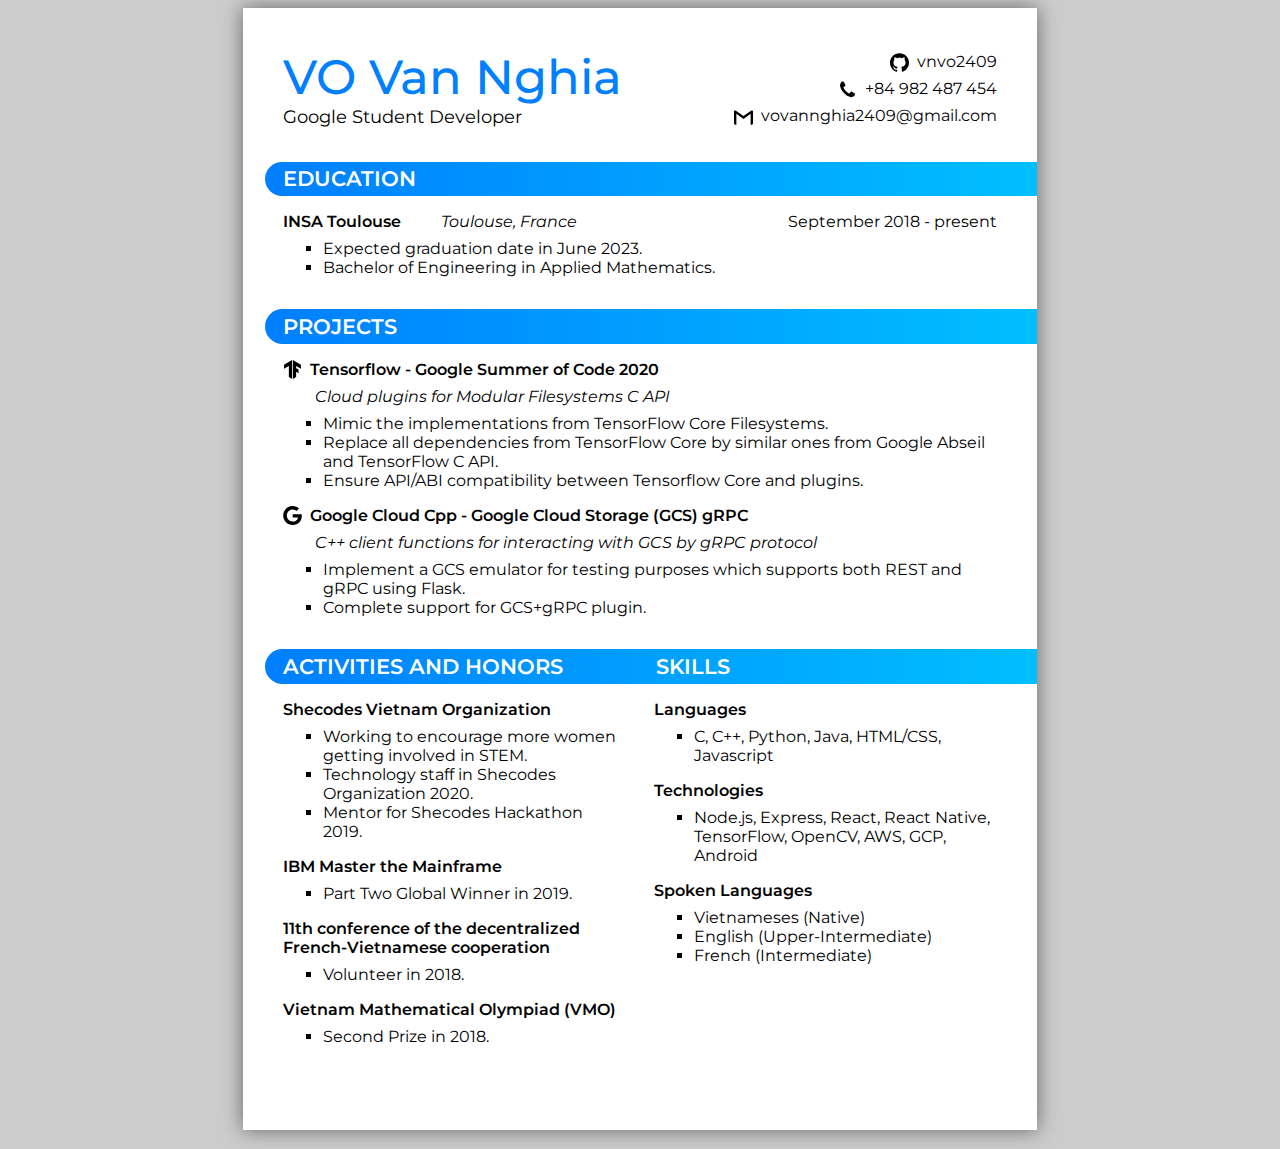
==== cv/index.html @ efc977de "Add graphic" ====
<!DOCTYPE html>
<html lang="en">

<head>
  <meta charset="UTF-8">
  <meta name="viewport" content="width=device-width, initial-scale=1.0">
  <title>Document</title>
  <link rel="stylesheet" type="text/css" href="index.css">
</head>

<body>
  <page size="A4">
    <header>
      </div>
      <div id="summary-box">
        <div id="summary-name">VO Van Nghia</div>
        <div id="summary-description">Google Student Developer</div>
      </div>
      <div id="contact-box" class="text-right">
        <a href="https://github.com/vnvo2409" class="contact-link">
          <img src="../res/github_icon.svg" class="icon">
          &nbsp;vnvo2409
        </a>
        <a href="tel:+84982487454" class="contact-link">
          <img src="../res/phone_icon.svg" class="icon">
          &nbsp;+84 982 487 454
        </a>
        <a href="mailto:vovannghia2409@gmail.com" class="contact-link">
          <img src="../res/gmail_icon.svg" class="icon">
          &nbsp;vovannghia2409@gmail.com
        </a>
      </div>
    </header>
    <main>
      <article class="article-box">
        <div class="article-title-box">
          <div class="article-title">Education</div>
        </div>
        <ul class="article-list">
          <li class="article-list-item">
            <div class="education-title">
              <div class="school-name">INSA Toulouse</div>
              <div class="school-region">Toulouse, France</div>
              <time class="school-begin" datetime="2018-09-01">September 2018</time>
              &nbsp;
              <span>-</span>
              &nbsp;
              <time class="school-end" datetime="present">present</time>
            </div>
            <ul class="descriptions">
              <li>Expected graduation date in <time datetime="2023-06-01">June 2023</time>.</li>
              <li>Bachelor of Engineering in Applied Mathematics.</li>
            </ul>
          </li>
        </ul>
      </article>
      <article class="article-box">
        <div class="article-title-box">
          <div class="article-title">Projects</div>
        </div>
        <ul class="article-list">
          <li class="article-list-item">
            <div class="project-title">
              <img src="../res/tensorflow_icon.svg" class="icon">
              &nbsp;
              Tensorflow - Google Summer of Code 2020
            </div>
            <div class="project-summary">
              Cloud plugins for Modular Filesystems C API
            </div>
            <!-- <a href="https://summerofcode.withgoogle.com/projects/#5496552598011904"></a> -->
            <ul class="descriptions">
              <li>Mimic the implementations from TensorFlow Core Filesystems.</li>
              <li>Replace all dependencies from TensorFlow Core by similar ones from Google Abseil and TensorFlow C API.
              </li>
              <li>Ensure API/ABI compatibility between Tensorflow Core and plugins.</li>
            </ul>
          </li>
          <li class="article-list-item">
            <div class="project-title">
              <img src="../res/google_icon.svg" class="icon">
              &nbsp;
              Google Cloud Cpp - Google Cloud Storage (GCS) gRPC
            </div>
            <div class="project-summary">
              C++ client functions for interacting with GCS by gRPC protocol
            </div>
            <!-- <a href="https://github.com/googleapis/google-cloud-cpp/issues/4751"></a> -->
            <ul class="descriptions">
              <li>Implement a GCS emulator for testing purposes which supports both REST and gRPC using Flask.</li>
              <li>Complete support for GCS+gRPC plugin.</li>
            </ul>
          </li>
        </ul>
      </article>
      <div class="article-title-box article-container">
        <div class="article-title article-activities-skills">Activities and Honors</div>
        <div class="article-title article-activities-skills">Skills</div>
      </div>
      <div class="article-container">
        <article class="article-box article-activities-skills">
          <ul class="article-list">
            <li class="article-list-item">
              <div class="skill-title">Shecodes Vietnam Organization</div>
              <ul class="descriptions">
                <li>Working to encourage more women getting involved in STEM.</li>
                <li>Technology staff in Shecodes Organization 2020.</li>
                <li>Mentor for Shecodes Hackathon 2019.</li>
              </ul>
            </li>
            <li class="article-list-item">
              <div class="skill-title">IBM Master the Mainframe</div>
              <ul class="descriptions">
                <li>Part Two Global Winner in 2019.</li>
              </ul>
            </li>
            <li class="article-list-item">
              <div class="skill-title">11th conference of the decentralized French-Vietnamese cooperation</div>
              <ul class="descriptions">
                <li>Volunteer in 2018.</li>
              </ul>
            </li>
            <li class="article-list-item">
              <div class="skill-title">Vietnam Mathematical Olympiad (VMO)</div>
              <ul class="descriptions">
                <li>Second Prize in 2018.</li>
              </ul>
            </li>
          </ul>
        </article>
        <article class="article-box article-activities-skills">
          <ul class="article-list">
            <li class="article-list-item">
              <div class="skill-title">Languages</div>
              <ul class="descriptions">
                <li>C, C++, Python, Java, HTML/CSS, Javascript</li>
              </ul>
            </li>
            <li class="article-list-item">
              <div class="skill-title">Technologies</div>
              <ul class="descriptions">
                <li>Node.js, Express, React, React Native, TensorFlow, OpenCV, AWS, GCP, Android</li>
              </ul>
            </li>
            <li class="article-list-item">
              <div class="skill-title">Spoken Languages</div>
              <ul class="descriptions">
                <li>Vietnameses (Native)</li>
                <li>English (Upper-Intermediate)</li>
                <li>French (Intermediate)</li>
              </ul>
            </li>
          </ul>
        </article>
      </div>
    </main>
  </page>
</body>

</html>
---- cv/index.css ----
@import url('https://fonts.googleapis.com/css2?family=Montserrat:ital,wght@0,400;0,500;0,600;0,700;1,400&display=swap');

/* ===GLOBAL=== */
:root {
  --classic-blue: rgba(0, 127, 255, 1);
  --margin-article: 1rem;
  --blue-gradient: linear-gradient(90deg, rgba(0, 127, 255, 1) 0%, rgba(0, 191, 255, 1) 100%);
}

body {
  background: rgb(204, 204, 204);
  margin: 0.5rem !important;
  font-family: 'Montserrat', sans-serif !important;
}

a {
  color: inherit;
  text-decoration: none;
}

page {
  background: white;
  display: flex;
  flex-direction: column;
  margin: 0 auto;
  margin-bottom: 0.5cm;
  box-shadow: 0 0 0.5cm rgba(0, 0, 0, 0.5);
}

page[size="A4"] {
  width: 210mm !important;
  height: 296.9mm !important;
}

@media print {

  body,
  page {
    margin: 0 !important;
    box-shadow: 0 !important;
  }
}

.icon {
  height: 1.2rem;
  vertical-align: middle;
  font-weight: 400;
}

/* ===HEADER=== */

header {
  margin-top: 2.5rem;
  display: flex;
  justify-content: center;
  padding: 0 5%;
  padding-bottom: 1rem;
}

/* ===HEADER SUMMARY=== */

#summary-box {
  width: 60%;
}

#summary-name {
  font-weight: 500;
  font-size: 3rem;
  color: var(--classic-blue);
}

#summary-description {
  font-size: 1.1rem;
}

/* ===HEADER CONTACT=== */

#contact-box {
  display: flex;
  flex-direction: column;
  width: 40%;
}

.contact-link {
  font-weight: 400 !important;
  line-height: 1.7;
  display: inline;
  vertical-align: middle;
  text-align: right;
}

/* ===MAIN=== */

main {
  margin-top: 1rem;
  display: flex;
  padding: 0 5%;
  flex-direction: column;
}

.article-box {
  margin-bottom: var(--margin-article);
}

.article-title-box {
  background: var(--blue-gradient);
  margin-right: calc(-210mm * 0.05);
  border-top-left-radius: 100000px;
  border-bottom-left-radius: 100000px;
  margin-left: -2.5%;
  padding: .3rem;
  padding-right: 5%;
  padding-left: 2.5%;
}

.article-title {
  color: white;
  font-size: 1.3rem;
  font-weight: 600;
  text-transform: uppercase;
}

.article-list {
  list-style: none;
  padding: 0;
}

.article-list-item:not(:last-child) {
  margin-bottom: 1rem;
}

.descriptions {
  margin-top: .5rem;
  list-style: square;
}

/* ===MAIN EDUCATION=== */

.education-title {
  display: flex;
}

.school-name {
  font-weight: 600;
  margin-right: 2.5rem;
}

.school-region {
  font-style: italic;
}

.school-begin {
  margin-left: auto;
}

/* ===MAIN PROJECT=== */

.project-title {
  vertical-align: middle;
  display: flex;
  font-weight: 600;
  margin-bottom: .5rem;
}

.project-summary {
  font-style: italic;
  margin-left: 2rem;
}

/* ===MAIN ACTIVITY & HONOR | SKILL=== */

.article-container {
  display: flex;
  justify-content: space-between;
}

.article-activities-skills {
  width: 48%;
}

/* ===MAIN HONOR=== */



/* ===MAIN SKILL=== */

.skill-title {
  vertical-align: middle;
  font-weight: 600;
  margin-bottom: .5rem;
}

.experience-list {
  list-style: none;
  padding: 0;
}

.experience-name {
  display: flex;
  margin-bottom: .5rem;
}

.experience-title {
  margin: 0;
  margin-top: .5rem;
}

.experience-time {
  margin-left: auto;
  order: 2;
}

h5 {
  margin-top: 0;
}
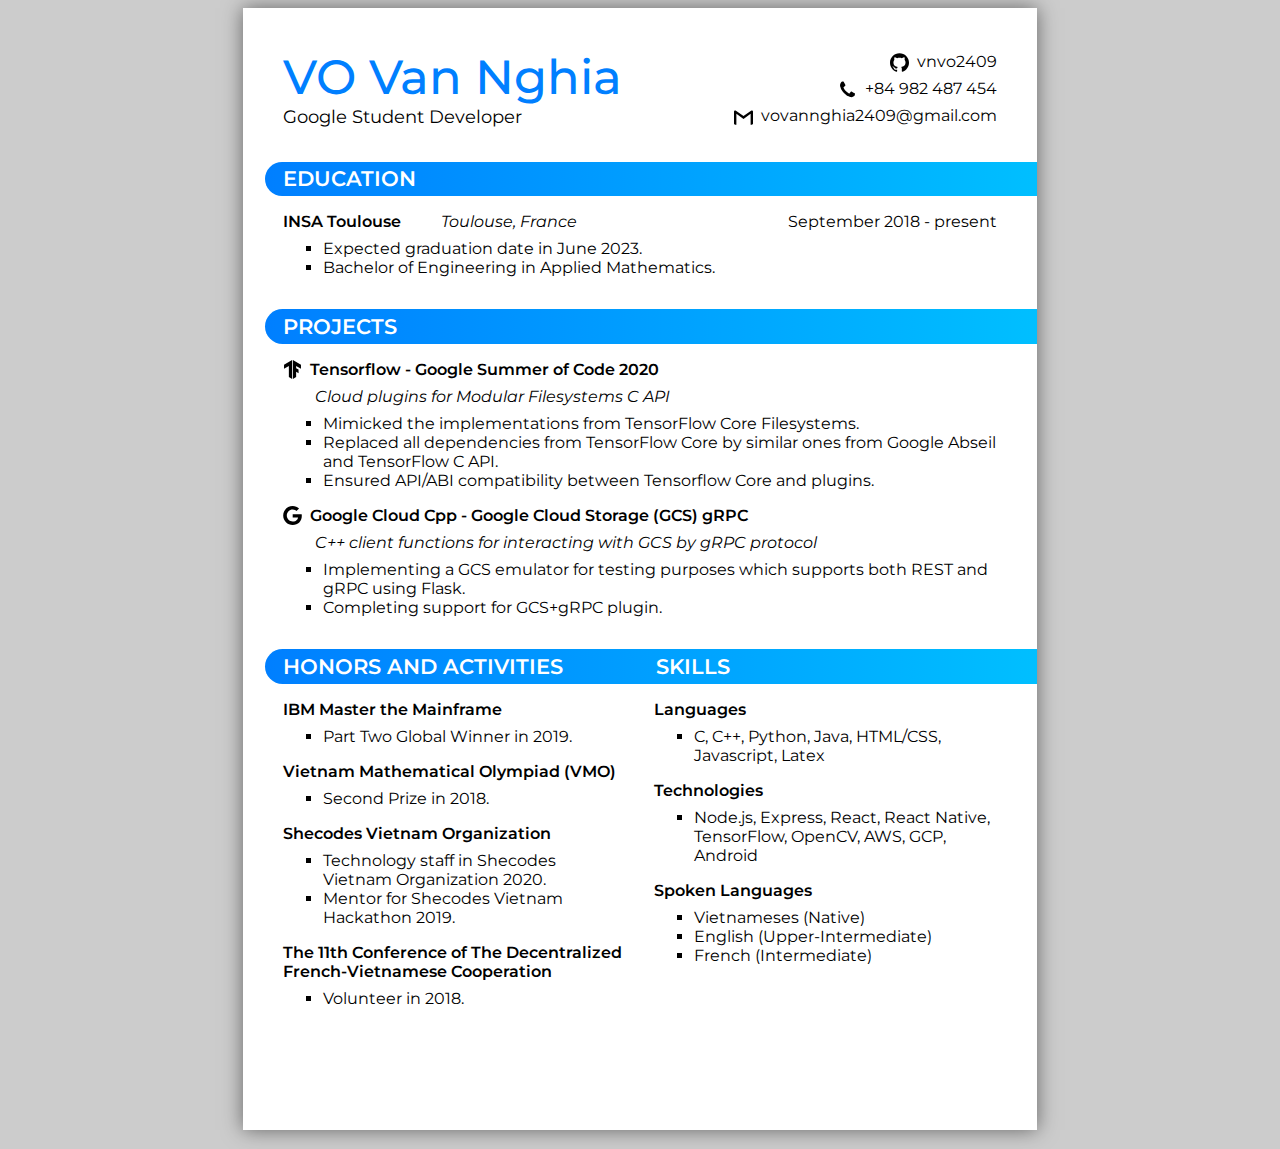
==== commit 6ed7202c: "Fix typo" ====
--- a/cv/index.html
+++ b/cv/index.html
@@ -70,10 +70,11 @@
             </div>
             <!-- <a href="https://summerofcode.withgoogle.com/projects/#5496552598011904"></a> -->
             <ul class="descriptions">
-              <li>Mimic the implementations from TensorFlow Core Filesystems.</li>
-              <li>Replace all dependencies from TensorFlow Core by similar ones from Google Abseil and TensorFlow C API.
+              <li>Mimicked the implementations from TensorFlow Core Filesystems.</li>
+              <li>Replaced all dependencies from TensorFlow Core by similar ones from Google Abseil and TensorFlow C
+                API.
               </li>
-              <li>Ensure API/ABI compatibility between Tensorflow Core and plugins.</li>
+              <li>Ensured API/ABI compatibility between Tensorflow Core and plugins.</li>
             </ul>
           </li>
           <li class="article-list-item">
@@ -87,27 +88,19 @@
             </div>
             <!-- <a href="https://github.com/googleapis/google-cloud-cpp/issues/4751"></a> -->
             <ul class="descriptions">
-              <li>Implement a GCS emulator for testing purposes which supports both REST and gRPC using Flask.</li>
-              <li>Complete support for GCS+gRPC plugin.</li>
+              <li>Implementing a GCS emulator for testing purposes which supports both REST and gRPC using Flask.</li>
+              <li>Completing support for GCS+gRPC plugin.</li>
             </ul>
           </li>
         </ul>
       </article>
       <div class="article-title-box article-container">
-        <div class="article-title article-activities-skills">Activities and Honors</div>
+        <div class="article-title article-activities-skills">Honors and Activities</div>
         <div class="article-title article-activities-skills">Skills</div>
       </div>
       <div class="article-container">
         <article class="article-box article-activities-skills">
           <ul class="article-list">
-            <li class="article-list-item">
-              <div class="skill-title">Shecodes Vietnam Organization</div>
-              <ul class="descriptions">
-                <li>Working to encourage more women getting involved in STEM.</li>
-                <li>Technology staff in Shecodes Organization 2020.</li>
-                <li>Mentor for Shecodes Hackathon 2019.</li>
-              </ul>
-            </li>
             <li class="article-list-item">
               <div class="skill-title">IBM Master the Mainframe</div>
               <ul class="descriptions">
@@ -115,15 +108,22 @@
               </ul>
             </li>
             <li class="article-list-item">
-              <div class="skill-title">11th conference of the decentralized French-Vietnamese cooperation</div>
+              <div class="skill-title">Vietnam Mathematical Olympiad (VMO)</div>
               <ul class="descriptions">
-                <li>Volunteer in 2018.</li>
+                <li>Second Prize in 2018.</li>
               </ul>
             </li>
             <li class="article-list-item">
-              <div class="skill-title">Vietnam Mathematical Olympiad (VMO)</div>
+              <div class="skill-title">Shecodes Vietnam Organization</div>
               <ul class="descriptions">
-                <li>Second Prize in 2018.</li>
+                <li>Technology staff in Shecodes Vietnam Organization 2020.</li>
+                <li>Mentor for Shecodes Vietnam Hackathon 2019.</li>
+              </ul>
+            </li>
+            <li class="article-list-item">
+              <div class="skill-title">The 11th Conference of The Decentralized French-Vietnamese Cooperation</div>
+              <ul class="descriptions">
+                <li>Volunteer in 2018.</li>
               </ul>
             </li>
           </ul>
@@ -133,7 +133,7 @@
             <li class="article-list-item">
               <div class="skill-title">Languages</div>
               <ul class="descriptions">
-                <li>C, C++, Python, Java, HTML/CSS, Javascript</li>
+                <li>C, C++, Python, Java, HTML/CSS, Javascript, Latex</li>
               </ul>
             </li>
             <li class="article-list-item">
--- a/cv/index.css
+++ b/cv/index.css
@@ -188,28 +188,4 @@
   vertical-align: middle;
   font-weight: 600;
   margin-bottom: .5rem;
-}
-
-.experience-list {
-  list-style: none;
-  padding: 0;
-}
-
-.experience-name {
-  display: flex;
-  margin-bottom: .5rem;
-}
-
-.experience-title {
-  margin: 0;
-  margin-top: .5rem;
-}
-
-.experience-time {
-  margin-left: auto;
-  order: 2;
-}
-
-h5 {
-  margin-top: 0;
 }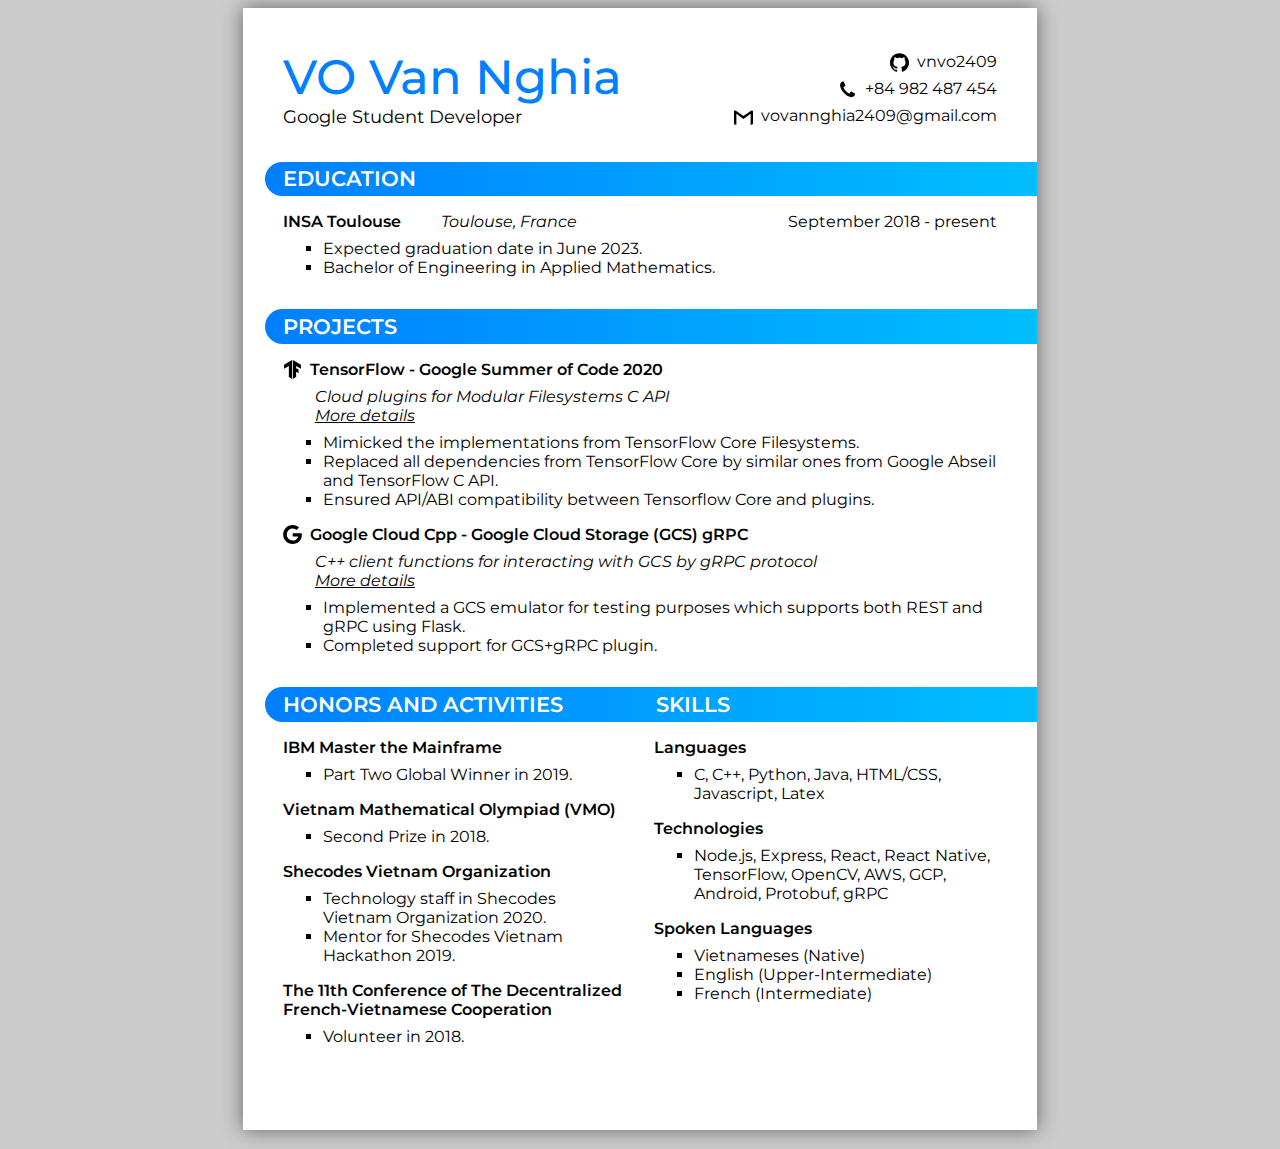
==== commit dcba813b: "Update 15/10/2020" ====
--- a/cv/index.html
+++ b/cv/index.html
@@ -63,12 +63,13 @@
             <div class="project-title">
               <img src="../res/tensorflow_icon.svg" class="icon">
               &nbsp;
-              Tensorflow - Google Summer of Code 2020
+              TensorFlow - Google Summer of Code 2020
             </div>
             <div class="project-summary">
-              Cloud plugins for Modular Filesystems C API
+              Cloud plugins for Modular Filesystems C API<br>
+              <a href="https://summerofcode.withgoogle.com/projects/5496552598011904"
+                style="text-decoration: underline;">More details</a>
             </div>
-            <!-- <a href="https://summerofcode.withgoogle.com/projects/#5496552598011904"></a> -->
             <ul class="descriptions">
               <li>Mimicked the implementations from TensorFlow Core Filesystems.</li>
               <li>Replaced all dependencies from TensorFlow Core by similar ones from Google Abseil and TensorFlow C
@@ -84,12 +85,13 @@
               Google Cloud Cpp - Google Cloud Storage (GCS) gRPC
             </div>
             <div class="project-summary">
-              C++ client functions for interacting with GCS by gRPC protocol
+              C++ client functions for interacting with GCS by gRPC protocol<br>
+              <a href="https://github.com/googleapis/google-cloud-cpp/issues/4751"
+                style="text-decoration: underline;">More details</a>
             </div>
-            <!-- <a href="https://github.com/googleapis/google-cloud-cpp/issues/4751"></a> -->
             <ul class="descriptions">
-              <li>Implementing a GCS emulator for testing purposes which supports both REST and gRPC using Flask.</li>
-              <li>Completing support for GCS+gRPC plugin.</li>
+              <li>Implemented a GCS emulator for testing purposes which supports both REST and gRPC using Flask.</li>
+              <li>Completed support for GCS+gRPC plugin.</li>
             </ul>
           </li>
         </ul>
@@ -139,7 +141,7 @@
             <li class="article-list-item">
               <div class="skill-title">Technologies</div>
               <ul class="descriptions">
-                <li>Node.js, Express, React, React Native, TensorFlow, OpenCV, AWS, GCP, Android</li>
+                <li>Node.js, Express, React, React Native, TensorFlow, OpenCV, AWS, GCP, Android, Protobuf, gRPC</li>
               </ul>
             </li>
             <li class="article-list-item">
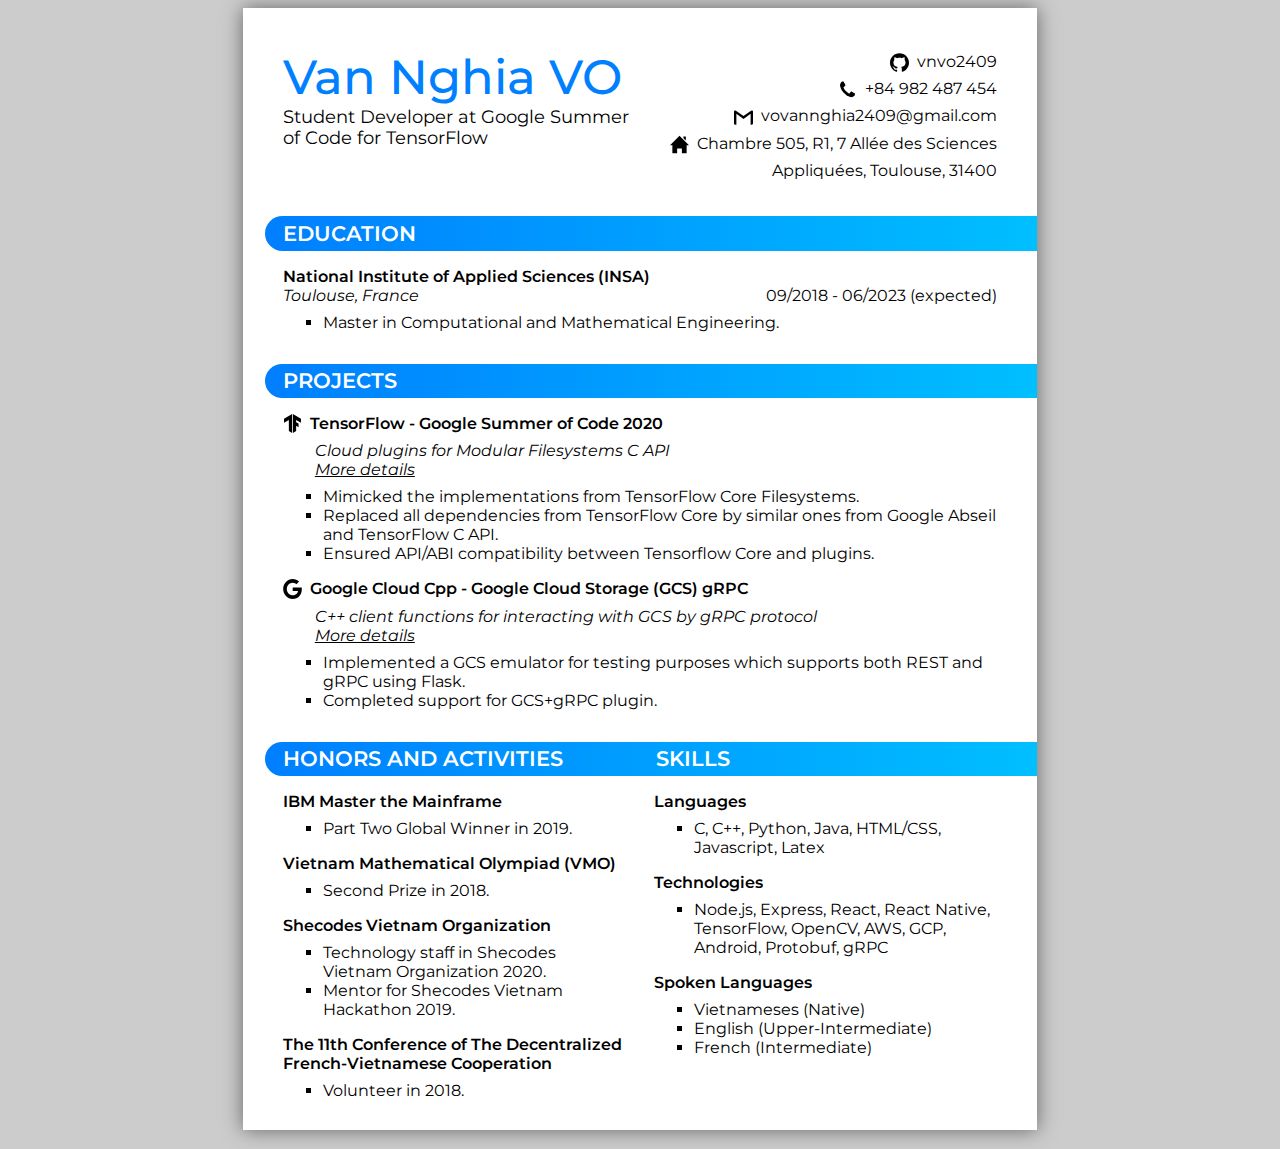
==== commit 8c63081b: "update 30/11/2020" ====
--- a/cv/index.html
+++ b/cv/index.html
@@ -13,8 +13,8 @@
     <header>
       </div>
       <div id="summary-box">
-        <div id="summary-name">VO Van Nghia</div>
-        <div id="summary-description">Google Student Developer</div>
+        <div id="summary-name">Van Nghia VO</div>
+        <div id="summary-description">Student Developer at Google Summer of Code for TensorFlow</div>
       </div>
       <div id="contact-box" class="text-right">
         <a href="https://github.com/vnvo2409" class="contact-link">
@@ -29,6 +29,10 @@
           <img src="../res/gmail_icon.svg" class="icon">
           &nbsp;vovannghia2409@gmail.com
         </a>
+        <div class="contact-link">
+          <img src="../res/home_icon.svg" class="icon">
+          &nbsp;Chambre 505, R1, 7 Allée des Sciences Appliquées, Toulouse, 31400
+        </div>
       </div>
     </header>
     <main>
@@ -39,17 +43,17 @@
         <ul class="article-list">
           <li class="article-list-item">
             <div class="education-title">
-              <div class="school-name">INSA Toulouse</div>
+              <div class="school-name">National Institute of Applied Sciences (INSA)</div>
               <div class="school-region">Toulouse, France</div>
-              <time class="school-begin" datetime="2018-09-01">September 2018</time>
+              <time class="school-begin" datetime="2018-09-01">09/2018</time>
               &nbsp;
               <span>-</span>
               &nbsp;
-              <time class="school-end" datetime="present">present</time>
+              <time class="school-end" datetime="2023-06-01">06/2023 (expected)</time>
             </div>
             <ul class="descriptions">
-              <li>Expected graduation date in <time datetime="2023-06-01">June 2023</time>.</li>
-              <li>Bachelor of Engineering in Applied Mathematics.</li>
+              <!-- <li>Expected graduation date in <time datetime="2023-06-01">June 2023</time>.</li> -->
+              <li>Master in Computational and Mathematical Engineering.</li>
             </ul>
           </li>
         </ul>
--- a/cv/index.css
+++ b/cv/index.css
@@ -60,7 +60,7 @@
 /* ===HEADER SUMMARY=== */
 
 #summary-box {
-  width: 60%;
+  width: 50%;
 }
 
 #summary-name {
@@ -78,7 +78,7 @@
 #contact-box {
   display: flex;
   flex-direction: column;
-  width: 40%;
+  width: 50%;
 }
 
 .contact-link {
@@ -138,11 +138,13 @@
 
 .education-title {
   display: flex;
+  flex-wrap: wrap;
 }
 
 .school-name {
   font-weight: 600;
-  margin-right: 2.5rem;
+  flex: 0 0 100%;
+  width: 100%;
 }
 
 .school-region {
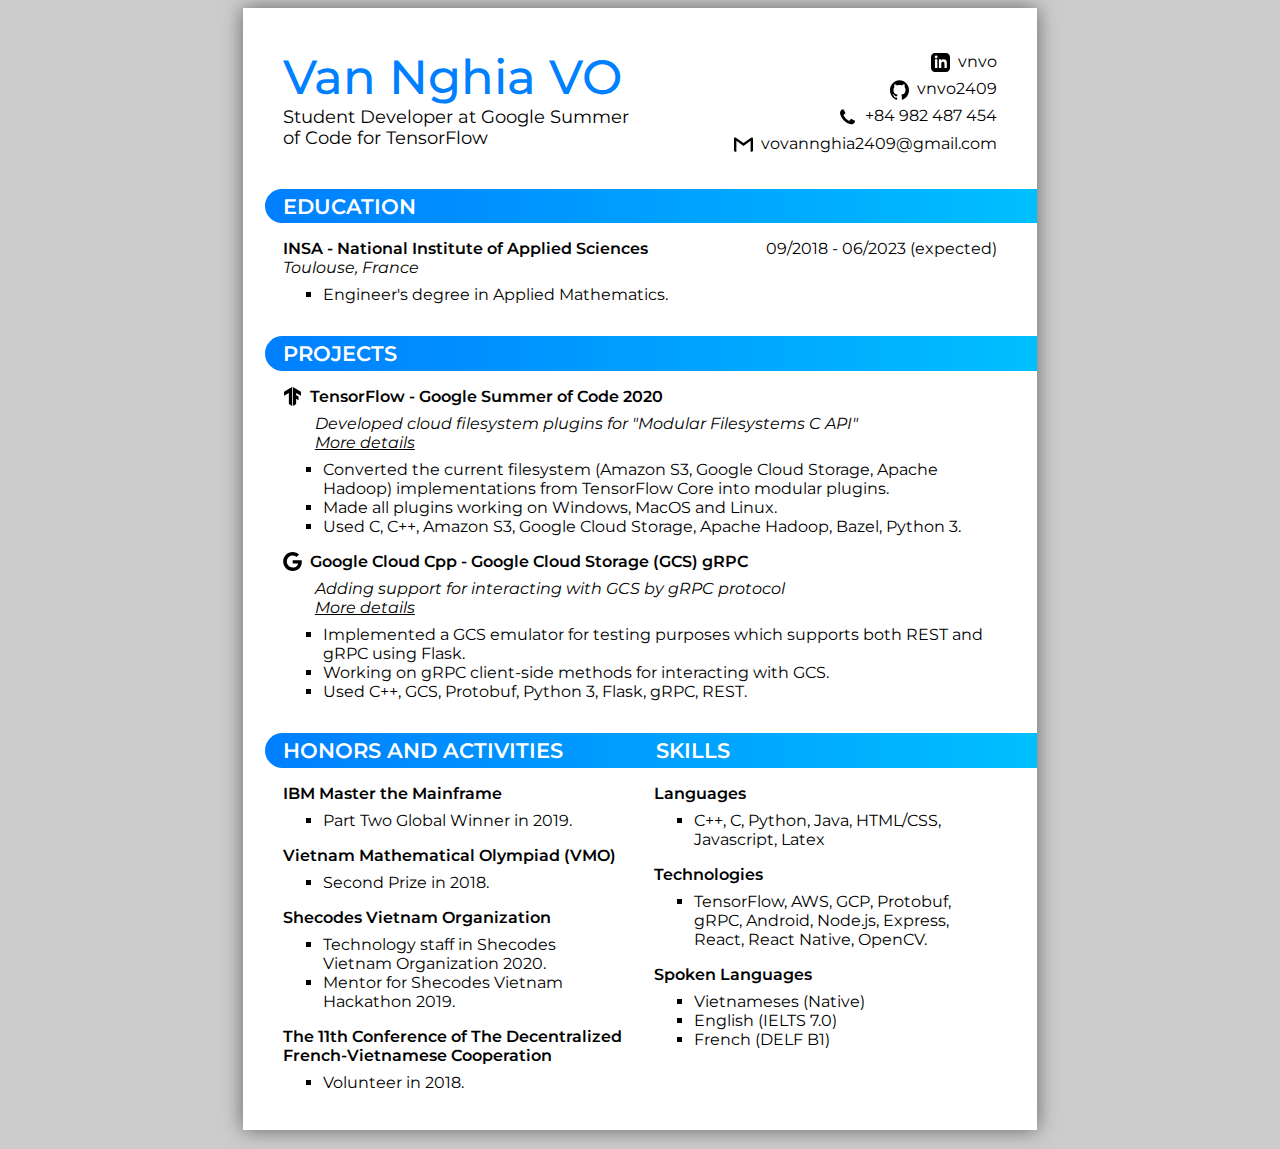
==== commit 51800cbb: "update 4/1/2021" ====
--- a/cv/index.html
+++ b/cv/index.html
@@ -17,22 +17,22 @@
         <div id="summary-description">Student Developer at Google Summer of Code for TensorFlow</div>
       </div>
       <div id="contact-box" class="text-right">
-        <a href="https://github.com/vnvo2409" class="contact-link">
+        <a href="https://www.linkedin.com/in/vnvo/" target="_blank" rel="noopener noreferrer" class="contact-link">
+          <img src="../res/linkedin_icon.svg" class="icon">
+          &nbsp;vnvo
+        </a>
+        <a href="https://github.com/vnvo2409" target="_blank" rel="noopener noreferrer" class="contact-link">
           <img src="../res/github_icon.svg" class="icon">
           &nbsp;vnvo2409
         </a>
-        <a href="tel:+84982487454" class="contact-link">
+        <a href="tel:+84982487454" target="_blank" rel="noopener noreferrer" class="contact-link">
           <img src="../res/phone_icon.svg" class="icon">
           &nbsp;+84 982 487 454
         </a>
-        <a href="mailto:vovannghia2409@gmail.com" class="contact-link">
+        <a href="mailto:vovannghia2409@gmail.com" target="_blank" rel="noopener noreferrer" class="contact-link">
           <img src="../res/gmail_icon.svg" class="icon">
           &nbsp;vovannghia2409@gmail.com
         </a>
-        <div class="contact-link">
-          <img src="../res/home_icon.svg" class="icon">
-          &nbsp;Chambre 505, R1, 7 Allée des Sciences Appliquées, Toulouse, 31400
-        </div>
       </div>
     </header>
     <main>
@@ -43,17 +43,19 @@
         <ul class="article-list">
           <li class="article-list-item">
             <div class="education-title">
-              <div class="school-name">National Institute of Applied Sciences (INSA)</div>
-              <div class="school-region">Toulouse, France</div>
+              <div class="school-name">INSA - National Institute of Applied Sciences</div>
               <time class="school-begin" datetime="2018-09-01">09/2018</time>
               &nbsp;
               <span>-</span>
               &nbsp;
               <time class="school-end" datetime="2023-06-01">06/2023 (expected)</time>
+              <div class="school-region">Toulouse, France</div>
             </div>
             <ul class="descriptions">
-              <!-- <li>Expected graduation date in <time datetime="2023-06-01">June 2023</time>.</li> -->
-              <li>Master in Computational and Mathematical Engineering.</li>
+              <li><a href="https://en.wikipedia.org/wiki/Diplôme_d%27Ingénieur" target="_blank"
+                  rel="noopener noreferrer">Engineer's degree</a> in
+                Applied Mathematics.
+              </li>
             </ul>
           </li>
         </ul>
@@ -70,16 +72,18 @@
               TensorFlow - Google Summer of Code 2020
             </div>
             <div class="project-summary">
-              Cloud plugins for Modular Filesystems C API<br>
-              <a href="https://summerofcode.withgoogle.com/projects/5496552598011904"
-                style="text-decoration: underline;">More details</a>
+              Developed cloud filesystem plugins for <a href="https://github.com/tensorflow/community/pull/101"
+                target="_blank" rel="noopener noreferrer">"Modular
+                Filesystems C API"</a><br>
+              <a href="https://summerofcode.withgoogle.com/projects/5496552598011904" target="_blank"
+                rel="noopener noreferrer" style="text-decoration: underline;">More details</a>
             </div>
             <ul class="descriptions">
-              <li>Mimicked the implementations from TensorFlow Core Filesystems.</li>
-              <li>Replaced all dependencies from TensorFlow Core by similar ones from Google Abseil and TensorFlow C
-                API.
+              <li>Converted the current filesystem (Amazon S3, Google Cloud Storage, Apache Hadoop) implementations
+                from TensorFlow Core into modular plugins.</li>
+              <li>Made all plugins working on Windows, MacOS and Linux.
               </li>
-              <li>Ensured API/ABI compatibility between Tensorflow Core and plugins.</li>
+              <li>Used C, C++, Amazon S3, Google Cloud Storage, Apache Hadoop, Bazel, Python 3.</li>
             </ul>
           </li>
           <li class="article-list-item">
@@ -89,13 +93,16 @@
               Google Cloud Cpp - Google Cloud Storage (GCS) gRPC
             </div>
             <div class="project-summary">
-              C++ client functions for interacting with GCS by gRPC protocol<br>
-              <a href="https://github.com/googleapis/google-cloud-cpp/issues/4751"
-                style="text-decoration: underline;">More details</a>
+              Adding support for interacting with GCS by gRPC protocol<br>
+              <a href="https://github.com/googleapis/google-cloud-cpp/milestone/22" target="_blank"
+                rel="noopener noreferrer" style="text-decoration: underline;">More details</a>
             </div>
             <ul class="descriptions">
-              <li>Implemented a GCS emulator for testing purposes which supports both REST and gRPC using Flask.</li>
-              <li>Completed support for GCS+gRPC plugin.</li>
+              <li><a href="https://github.com/googleapis/google-cloud-cpp/issues/4751" target="_blank"
+                  rel="noopener noreferrer">Implemented a GCS emulator for testing purposes which supports both REST and
+                  gRPC using Flask.</a></li>
+              <li>Working on gRPC client-side methods for interacting with GCS.</li>
+              <li>Used C++, GCS, Protobuf, Python 3, Flask, gRPC, REST.</li>
             </ul>
           </li>
         </ul>
@@ -110,7 +117,9 @@
             <li class="article-list-item">
               <div class="skill-title">IBM Master the Mainframe</div>
               <ul class="descriptions">
-                <li>Part Two Global Winner in 2019.</li>
+                <li><a href="https://mtm2019.mybluemix.net/references/references_challenge_overview.html"
+                    target="_blank" rel="noopener noreferrer">Part Two
+                    Global Winner in 2019.</a></li>
               </ul>
             </li>
             <li class="article-list-item">
@@ -139,21 +148,21 @@
             <li class="article-list-item">
               <div class="skill-title">Languages</div>
               <ul class="descriptions">
-                <li>C, C++, Python, Java, HTML/CSS, Javascript, Latex</li>
+                <li>C++, C, Python, Java, HTML/CSS, Javascript, Latex</li>
               </ul>
             </li>
             <li class="article-list-item">
               <div class="skill-title">Technologies</div>
               <ul class="descriptions">
-                <li>Node.js, Express, React, React Native, TensorFlow, OpenCV, AWS, GCP, Android, Protobuf, gRPC</li>
+                <li>TensorFlow, AWS, GCP, Protobuf, gRPC, Android, Node.js, Express, React, React Native, OpenCV.</li>
               </ul>
             </li>
             <li class="article-list-item">
               <div class="skill-title">Spoken Languages</div>
               <ul class="descriptions">
                 <li>Vietnameses (Native)</li>
-                <li>English (Upper-Intermediate)</li>
-                <li>French (Intermediate)</li>
+                <li>English (IELTS 7.0)</li>
+                <li>French (DELF B1)</li>
               </ul>
             </li>
           </ul>
--- a/cv/index.css
+++ b/cv/index.css
@@ -37,7 +37,7 @@
   body,
   page {
     margin: 0 !important;
-    box-shadow: 0 !important;
+    box-shadow: none !important;
   }
 }
 
@@ -143,11 +143,10 @@
 
 .school-name {
   font-weight: 600;
-  flex: 0 0 100%;
-  width: 100%;
 }
 
 .school-region {
+  width: 100%;
   font-style: italic;
 }
 
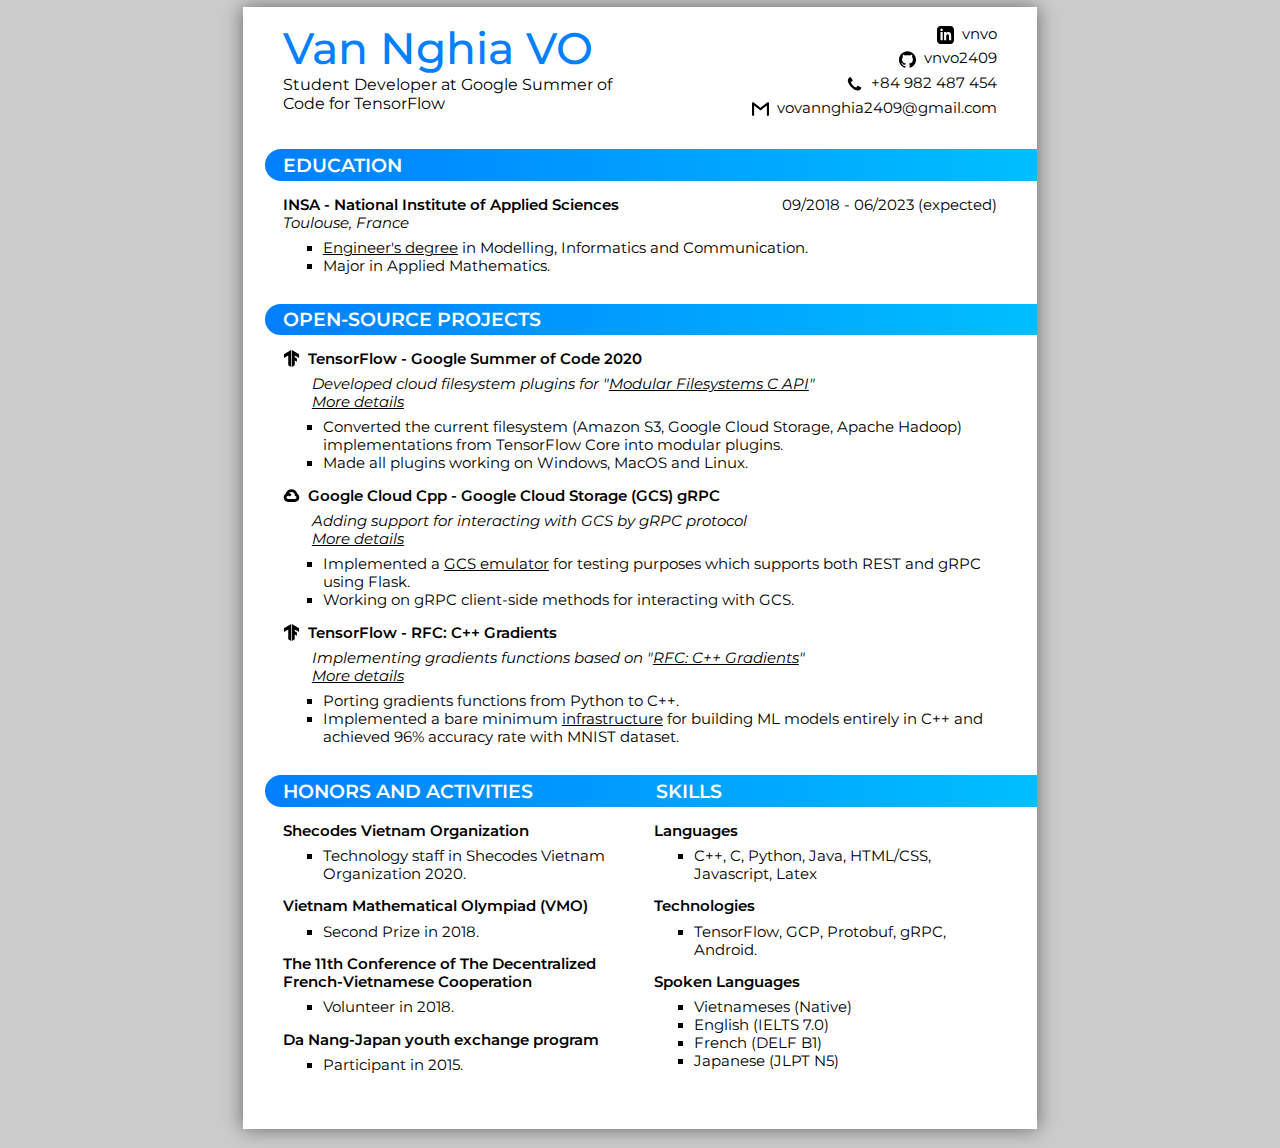
==== commit 3a154e82: "Sat Feb  6 13:38:10 +07 2021" ====
--- a/cv/index.html
+++ b/cv/index.html
@@ -54,7 +54,9 @@
             <ul class="descriptions">
               <li><a href="https://en.wikipedia.org/wiki/Diplôme_d%27Ingénieur" target="_blank"
                   rel="noopener noreferrer">Engineer's degree</a> in
-                Applied Mathematics.
+                Modelling, Informatics and Communication.
+              </li>
+              <li>Major in Applied Mathematics.
               </li>
             </ul>
           </li>
@@ -62,7 +64,7 @@
       </article>
       <article class="article-box">
         <div class="article-title-box">
-          <div class="article-title">Projects</div>
+          <div class="article-title">Open-source Projects</div>
         </div>
         <ul class="article-list">
           <li class="article-list-item">
@@ -72,9 +74,9 @@
               TensorFlow - Google Summer of Code 2020
             </div>
             <div class="project-summary">
-              Developed cloud filesystem plugins for <a href="https://github.com/tensorflow/community/pull/101"
-                target="_blank" rel="noopener noreferrer">"Modular
-                Filesystems C API"</a><br>
+              Developed cloud filesystem plugins for "<a href="https://github.com/tensorflow/community/pull/101"
+                target="_blank" rel="noopener noreferrer">Modular
+                Filesystems C API</a>"<br>
               <a href="https://summerofcode.withgoogle.com/projects/5496552598011904" target="_blank"
                 rel="noopener noreferrer" style="text-decoration: underline;">More details</a>
             </div>
@@ -83,12 +85,11 @@
                 from TensorFlow Core into modular plugins.</li>
               <li>Made all plugins working on Windows, MacOS and Linux.
               </li>
-              <li>Used C, C++, Amazon S3, Google Cloud Storage, Apache Hadoop, Bazel, Python 3.</li>
             </ul>
           </li>
           <li class="article-list-item">
             <div class="project-title">
-              <img src="../res/google_icon.svg" class="icon">
+              <img src="../res/gcp_logo.svg" class="icon">
               &nbsp;
               Google Cloud Cpp - Google Cloud Storage (GCS) gRPC
             </div>
@@ -98,11 +99,33 @@
                 rel="noopener noreferrer" style="text-decoration: underline;">More details</a>
             </div>
             <ul class="descriptions">
-              <li><a href="https://github.com/googleapis/google-cloud-cpp/issues/4751" target="_blank"
-                  rel="noopener noreferrer">Implemented a GCS emulator for testing purposes which supports both REST and
-                  gRPC using Flask.</a></li>
+              <li>Implemented a <a href="https://github.com/googleapis/google-cloud-cpp/issues/4751" target="_blank"
+                  rel="noopener noreferrer">GCS emulator</a> for testing purposes which supports both REST and
+                gRPC using Flask.</li>
               <li>Working on gRPC client-side methods for interacting with GCS.</li>
-              <li>Used C++, GCS, Protobuf, Python 3, Flask, gRPC, REST.</li>
+            </ul>
+          </li>
+          <li class="article-list-item">
+            <div class="project-title">
+              <img src="../res/tensorflow_icon.svg" class="icon">
+              &nbsp;
+              TensorFlow - RFC: C++ Gradients
+            </div>
+            <div class="project-summary">
+              Implementing gradients functions based on "<a href="https://github.com/tensorflow/community/pull/335"
+                target="_blank" rel="noopener noreferrer">RFC:
+                C++ Gradients</a>"<br>
+              <a href="https://github.com/tensorflow/tensorflow/tree/master/tensorflow/c/experimental/gradients"
+                target="_blank" rel="noopener noreferrer" style="text-decoration: underline;">More details</a>
+            </div>
+            <ul class="descriptions">
+              <li>Porting gradients functions from Python to C++.</li>
+              <li>Implemented a bare minimum <a
+                  href="https://github.com/vnvo2409/tensorflow/commit/9e42f7ea613c73b303829bfc833bc81d474d9218"
+                  target="_blank" rel="noopener noreferrer">infrastructure</a> for building ML models entirely in C++
+                and achieved 96%
+                accuracy rate with MNIST dataset.
+              </li>
             </ul>
           </li>
         </ul>
@@ -115,11 +138,9 @@
         <article class="article-box article-activities-skills">
           <ul class="article-list">
             <li class="article-list-item">
-              <div class="skill-title">IBM Master the Mainframe</div>
+              <div class="skill-title">Shecodes Vietnam Organization</div>
               <ul class="descriptions">
-                <li><a href="https://mtm2019.mybluemix.net/references/references_challenge_overview.html"
-                    target="_blank" rel="noopener noreferrer">Part Two
-                    Global Winner in 2019.</a></li>
+                <li>Technology staff in Shecodes Vietnam Organization 2020.</li>
               </ul>
             </li>
             <li class="article-list-item">
@@ -129,16 +150,15 @@
               </ul>
             </li>
             <li class="article-list-item">
-              <div class="skill-title">Shecodes Vietnam Organization</div>
+              <div class="skill-title">The 11th Conference of The Decentralized French-Vietnamese Cooperation</div>
               <ul class="descriptions">
-                <li>Technology staff in Shecodes Vietnam Organization 2020.</li>
-                <li>Mentor for Shecodes Vietnam Hackathon 2019.</li>
+                <li>Volunteer in 2018.</li>
               </ul>
             </li>
             <li class="article-list-item">
-              <div class="skill-title">The 11th Conference of The Decentralized French-Vietnamese Cooperation</div>
+              <div class="skill-title">Da Nang-Japan youth exchange program</div>
               <ul class="descriptions">
-                <li>Volunteer in 2018.</li>
+                <li>Participant in 2015.</li>
               </ul>
             </li>
           </ul>
@@ -154,7 +174,7 @@
             <li class="article-list-item">
               <div class="skill-title">Technologies</div>
               <ul class="descriptions">
-                <li>TensorFlow, AWS, GCP, Protobuf, gRPC, Android, Node.js, Express, React, React Native, OpenCV.</li>
+                <li>TensorFlow, GCP, Protobuf, gRPC, Android.</li>
               </ul>
             </li>
             <li class="article-list-item">
@@ -163,6 +183,7 @@
                 <li>Vietnameses (Native)</li>
                 <li>English (IELTS 7.0)</li>
                 <li>French (DELF B1)</li>
+                <li>Japanese (JLPT N5)</li>
               </ul>
             </li>
           </ul>
--- a/cv/index.css
+++ b/cv/index.css
@@ -5,6 +5,7 @@
   --classic-blue: rgba(0, 127, 255, 1);
   --margin-article: 1rem;
   --blue-gradient: linear-gradient(90deg, rgba(0, 127, 255, 1) 0%, rgba(0, 191, 255, 1) 100%);
+  font-size: 14.5px;
 }
 
 body {
@@ -15,7 +16,7 @@
 
 a {
   color: inherit;
-  text-decoration: none;
+  text-decoration: underline;
 }
 
 page {
@@ -50,7 +51,7 @@
 /* ===HEADER=== */
 
 header {
-  margin-top: 2.5rem;
+  margin-top: 1rem;
   display: flex;
   justify-content: center;
   padding: 0 5%;
@@ -87,6 +88,7 @@
   display: inline;
   vertical-align: middle;
   text-align: right;
+  text-decoration: none;
 }
 
 /* ===MAIN=== */
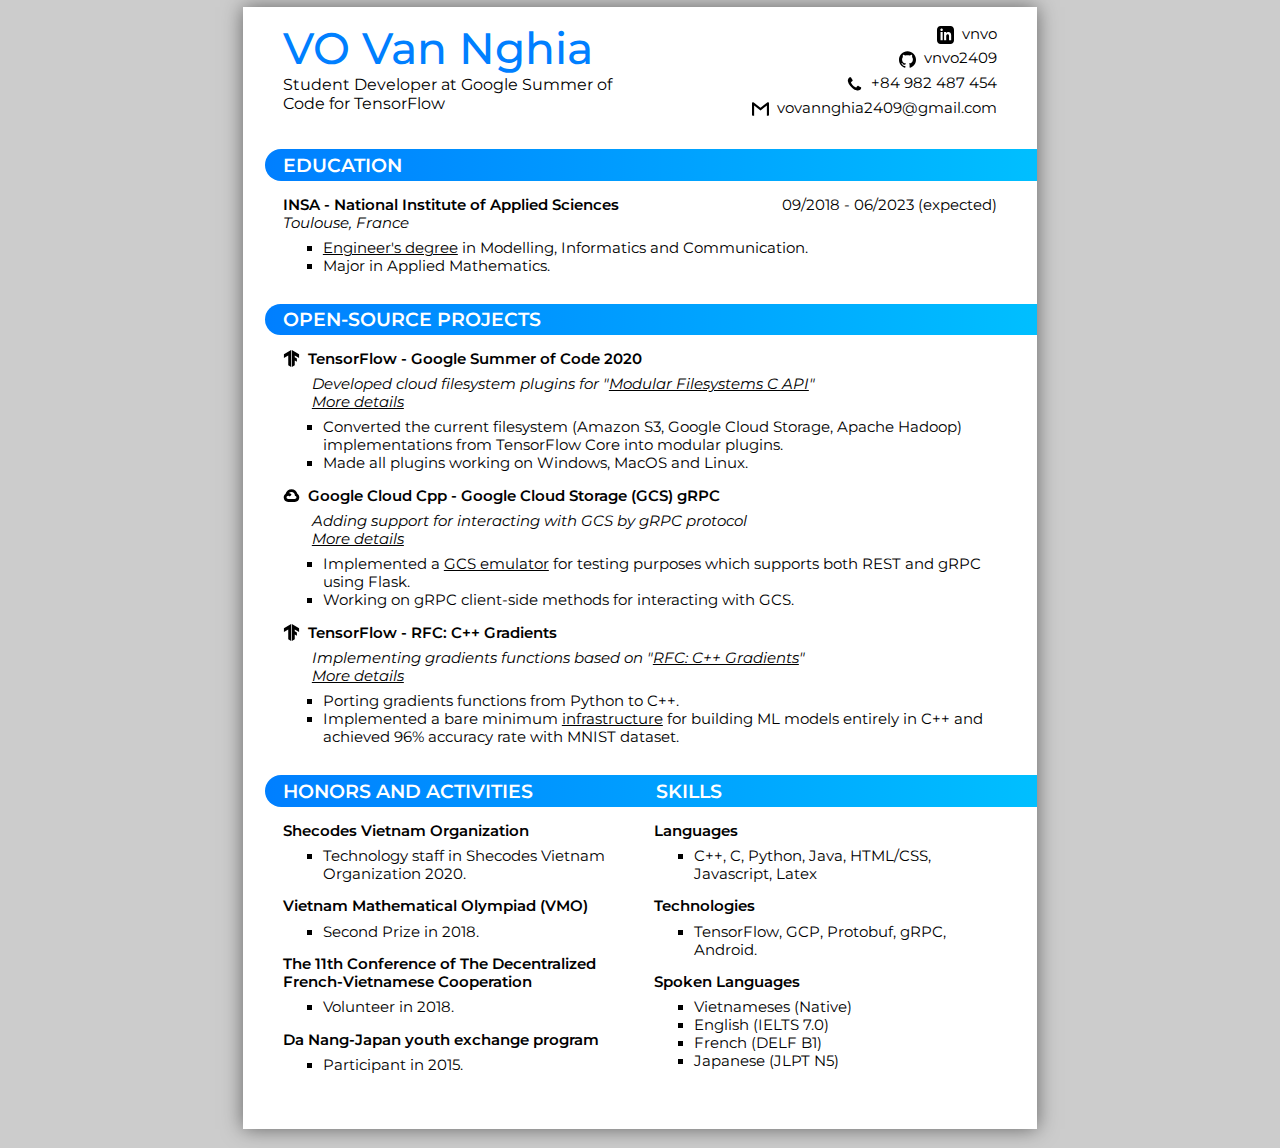
==== commit ec265fa0: "Sat Jul  3 08:57:30 CEST 2021" ====
--- a/cv/index.html
+++ b/cv/index.html
@@ -1,196 +1,269 @@
 <!DOCTYPE html>
 <html lang="en">
+  <head>
+    <meta charset="UTF-8" />
+    <meta name="viewport" content="width=device-width, initial-scale=1.0" />
+    <title>Document</title>
+    <link rel="stylesheet" type="text/css" href="index.css" />
+  </head>
 
-<head>
-  <meta charset="UTF-8">
-  <meta name="viewport" content="width=device-width, initial-scale=1.0">
-  <title>Document</title>
-  <link rel="stylesheet" type="text/css" href="index.css">
-</head>
-
-<body>
-  <page size="A4">
-    <header>
-      </div>
-      <div id="summary-box">
-        <div id="summary-name">Van Nghia VO</div>
-        <div id="summary-description">Student Developer at Google Summer of Code for TensorFlow</div>
-      </div>
-      <div id="contact-box" class="text-right">
-        <a href="https://www.linkedin.com/in/vnvo/" target="_blank" rel="noopener noreferrer" class="contact-link">
-          <img src="../res/linkedin_icon.svg" class="icon">
-          &nbsp;vnvo
-        </a>
-        <a href="https://github.com/vnvo2409" target="_blank" rel="noopener noreferrer" class="contact-link">
-          <img src="../res/github_icon.svg" class="icon">
-          &nbsp;vnvo2409
-        </a>
-        <a href="tel:+84982487454" target="_blank" rel="noopener noreferrer" class="contact-link">
-          <img src="../res/phone_icon.svg" class="icon">
-          &nbsp;+84 982 487 454
-        </a>
-        <a href="mailto:vovannghia2409@gmail.com" target="_blank" rel="noopener noreferrer" class="contact-link">
-          <img src="../res/gmail_icon.svg" class="icon">
-          &nbsp;vovannghia2409@gmail.com
-        </a>
-      </div>
-    </header>
-    <main>
-      <article class="article-box">
-        <div class="article-title-box">
-          <div class="article-title">Education</div>
-        </div>
-        <ul class="article-list">
-          <li class="article-list-item">
-            <div class="education-title">
-              <div class="school-name">INSA - National Institute of Applied Sciences</div>
-              <time class="school-begin" datetime="2018-09-01">09/2018</time>
-              &nbsp;
-              <span>-</span>
-              &nbsp;
-              <time class="school-end" datetime="2023-06-01">06/2023 (expected)</time>
-              <div class="school-region">Toulouse, France</div>
-            </div>
-            <ul class="descriptions">
-              <li><a href="https://en.wikipedia.org/wiki/Diplôme_d%27Ingénieur" target="_blank"
-                  rel="noopener noreferrer">Engineer's degree</a> in
-                Modelling, Informatics and Communication.
-              </li>
-              <li>Major in Applied Mathematics.
-              </li>
-            </ul>
-          </li>
-        </ul>
-      </article>
-      <article class="article-box">
-        <div class="article-title-box">
-          <div class="article-title">Open-source Projects</div>
-        </div>
-        <ul class="article-list">
-          <li class="article-list-item">
-            <div class="project-title">
-              <img src="../res/tensorflow_icon.svg" class="icon">
-              &nbsp;
-              TensorFlow - Google Summer of Code 2020
-            </div>
-            <div class="project-summary">
-              Developed cloud filesystem plugins for "<a href="https://github.com/tensorflow/community/pull/101"
-                target="_blank" rel="noopener noreferrer">Modular
-                Filesystems C API</a>"<br>
-              <a href="https://summerofcode.withgoogle.com/projects/5496552598011904" target="_blank"
-                rel="noopener noreferrer" style="text-decoration: underline;">More details</a>
-            </div>
-            <ul class="descriptions">
-              <li>Converted the current filesystem (Amazon S3, Google Cloud Storage, Apache Hadoop) implementations
-                from TensorFlow Core into modular plugins.</li>
-              <li>Made all plugins working on Windows, MacOS and Linux.
-              </li>
-            </ul>
-          </li>
-          <li class="article-list-item">
-            <div class="project-title">
-              <img src="../res/gcp_logo.svg" class="icon">
-              &nbsp;
-              Google Cloud Cpp - Google Cloud Storage (GCS) gRPC
-            </div>
-            <div class="project-summary">
-              Adding support for interacting with GCS by gRPC protocol<br>
-              <a href="https://github.com/googleapis/google-cloud-cpp/milestone/22" target="_blank"
-                rel="noopener noreferrer" style="text-decoration: underline;">More details</a>
-            </div>
-            <ul class="descriptions">
-              <li>Implemented a <a href="https://github.com/googleapis/google-cloud-cpp/issues/4751" target="_blank"
-                  rel="noopener noreferrer">GCS emulator</a> for testing purposes which supports both REST and
-                gRPC using Flask.</li>
-              <li>Working on gRPC client-side methods for interacting with GCS.</li>
-            </ul>
-          </li>
-          <li class="article-list-item">
-            <div class="project-title">
-              <img src="../res/tensorflow_icon.svg" class="icon">
-              &nbsp;
-              TensorFlow - RFC: C++ Gradients
-            </div>
-            <div class="project-summary">
-              Implementing gradients functions based on "<a href="https://github.com/tensorflow/community/pull/335"
-                target="_blank" rel="noopener noreferrer">RFC:
-                C++ Gradients</a>"<br>
-              <a href="https://github.com/tensorflow/tensorflow/tree/master/tensorflow/c/experimental/gradients"
-                target="_blank" rel="noopener noreferrer" style="text-decoration: underline;">More details</a>
-            </div>
-            <ul class="descriptions">
-              <li>Porting gradients functions from Python to C++.</li>
-              <li>Implemented a bare minimum <a
-                  href="https://github.com/vnvo2409/tensorflow/commit/9e42f7ea613c73b303829bfc833bc81d474d9218"
-                  target="_blank" rel="noopener noreferrer">infrastructure</a> for building ML models entirely in C++
-                and achieved 96%
-                accuracy rate with MNIST dataset.
-              </li>
-            </ul>
-          </li>
-        </ul>
-      </article>
-      <div class="article-title-box article-container">
-        <div class="article-title article-activities-skills">Honors and Activities</div>
-        <div class="article-title article-activities-skills">Skills</div>
-      </div>
-      <div class="article-container">
-        <article class="article-box article-activities-skills">
+  <body>
+    <page size="A4">
+      <header>
+        <div id="summary-box">
+          <div id="summary-name">VO Van Nghia</div>
+          <div id="summary-description">
+            Student Developer at Google Summer of Code for TensorFlow
+          </div>
+        </div>
+        <div id="contact-box" class="text-right">
+          <a
+            href="https://www.linkedin.com/in/vnvo/"
+            target="_blank"
+            rel="noopener noreferrer"
+            class="contact-link"
+          >
+            <img src="../res/linkedin_icon.svg" class="icon" />
+            &nbsp;vnvo
+          </a>
+          <a
+            href="https://github.com/vnvo2409"
+            target="_blank"
+            rel="noopener noreferrer"
+            class="contact-link"
+          >
+            <img src="../res/github_icon.svg" class="icon" />
+            &nbsp;vnvo2409
+          </a>
+          <a
+            href="tel:+84982487454"
+            target="_blank"
+            rel="noopener noreferrer"
+            class="contact-link"
+          >
+            <img src="../res/phone_icon.svg" class="icon" />
+            &nbsp;+84 982 487 454
+          </a>
+          <a
+            href="mailto:vovannghia2409@gmail.com"
+            target="_blank"
+            rel="noopener noreferrer"
+            class="contact-link"
+          >
+            <img src="../res/gmail_icon.svg" class="icon" />
+            &nbsp;vovannghia2409@gmail.com
+          </a>
+        </div>
+      </header>
+      <main>
+        <article class="article-box">
+          <div class="article-title-box">
+            <div class="article-title">Education</div>
+          </div>
           <ul class="article-list">
             <li class="article-list-item">
-              <div class="skill-title">Shecodes Vietnam Organization</div>
-              <ul class="descriptions">
-                <li>Technology staff in Shecodes Vietnam Organization 2020.</li>
-              </ul>
-            </li>
-            <li class="article-list-item">
-              <div class="skill-title">Vietnam Mathematical Olympiad (VMO)</div>
-              <ul class="descriptions">
-                <li>Second Prize in 2018.</li>
-              </ul>
-            </li>
-            <li class="article-list-item">
-              <div class="skill-title">The 11th Conference of The Decentralized French-Vietnamese Cooperation</div>
-              <ul class="descriptions">
-                <li>Volunteer in 2018.</li>
-              </ul>
-            </li>
-            <li class="article-list-item">
-              <div class="skill-title">Da Nang-Japan youth exchange program</div>
-              <ul class="descriptions">
-                <li>Participant in 2015.</li>
+              <div class="education-title">
+                <div class="school-name">
+                  INSA - National Institute of Applied Sciences
+                </div>
+                <time class="school-begin" datetime="2018-09-01">09/2018</time>
+                &nbsp;
+                <span>-</span>
+                &nbsp;
+                <time class="school-end" datetime="2023-06-01"
+                  >06/2023 (expected)</time
+                >
+                <div class="school-region">Toulouse, France</div>
+              </div>
+              <ul class="descriptions">
+                <li>
+                  <a
+                    href="https://en.wikipedia.org/wiki/Diplôme_d%27Ingénieur"
+                    target="_blank"
+                    rel="noopener noreferrer"
+                    >Engineer's degree</a
+                  >
+                  in Modelling, Informatics and Communication.
+                </li>
+                <li>Major in Applied Mathematics.</li>
               </ul>
             </li>
           </ul>
         </article>
-        <article class="article-box article-activities-skills">
+        <article class="article-box">
+          <div class="article-title-box">
+            <div class="article-title">Open-source Projects</div>
+          </div>
           <ul class="article-list">
             <li class="article-list-item">
-              <div class="skill-title">Languages</div>
-              <ul class="descriptions">
-                <li>C++, C, Python, Java, HTML/CSS, Javascript, Latex</li>
-              </ul>
-            </li>
-            <li class="article-list-item">
-              <div class="skill-title">Technologies</div>
-              <ul class="descriptions">
-                <li>TensorFlow, GCP, Protobuf, gRPC, Android.</li>
-              </ul>
-            </li>
-            <li class="article-list-item">
-              <div class="skill-title">Spoken Languages</div>
-              <ul class="descriptions">
-                <li>Vietnameses (Native)</li>
-                <li>English (IELTS 7.0)</li>
-                <li>French (DELF B1)</li>
-                <li>Japanese (JLPT N5)</li>
+              <div class="project-title">
+                <img src="../res/tensorflow_icon.svg" class="icon" />
+                &nbsp; TensorFlow - Google Summer of Code 2020
+              </div>
+              <div class="project-summary">
+                Developed cloud filesystem plugins for "<a
+                  href="https://github.com/tensorflow/community/pull/101"
+                  target="_blank"
+                  rel="noopener noreferrer"
+                  >Modular Filesystems C API</a
+                >"<br />
+                <a
+                  href="https://summerofcode.withgoogle.com/projects/5496552598011904"
+                  target="_blank"
+                  rel="noopener noreferrer"
+                  style="text-decoration: underline"
+                  >More details</a
+                >
+              </div>
+              <ul class="descriptions">
+                <li>
+                  Converted the current filesystem (Amazon S3, Google Cloud
+                  Storage, Apache Hadoop) implementations from TensorFlow Core
+                  into modular plugins.
+                </li>
+                <li>Made all plugins working on Windows, MacOS and Linux.</li>
+              </ul>
+            </li>
+            <li class="article-list-item">
+              <div class="project-title">
+                <img src="../res/gcp_logo.svg" class="icon" />
+                &nbsp; Google Cloud Cpp - Google Cloud Storage (GCS) gRPC
+              </div>
+              <div class="project-summary">
+                Adding support for interacting with GCS by gRPC protocol<br />
+                <a
+                  href="https://github.com/googleapis/google-cloud-cpp/milestone/22"
+                  target="_blank"
+                  rel="noopener noreferrer"
+                  style="text-decoration: underline"
+                  >More details</a
+                >
+              </div>
+              <ul class="descriptions">
+                <li>
+                  Implemented a
+                  <a
+                    href="https://github.com/googleapis/google-cloud-cpp/issues/4751"
+                    target="_blank"
+                    rel="noopener noreferrer"
+                    >GCS emulator</a
+                  >
+                  for testing purposes which supports both REST and gRPC using
+                  Flask.
+                </li>
+                <li>
+                  Working on gRPC client-side methods for interacting with GCS.
+                </li>
+              </ul>
+            </li>
+            <li class="article-list-item">
+              <div class="project-title">
+                <img src="../res/tensorflow_icon.svg" class="icon" />
+                &nbsp; TensorFlow - RFC: C++ Gradients
+              </div>
+              <div class="project-summary">
+                Implementing gradients functions based on "<a
+                  href="https://github.com/tensorflow/community/pull/335"
+                  target="_blank"
+                  rel="noopener noreferrer"
+                  >RFC: C++ Gradients</a
+                >"<br />
+                <a
+                  href="https://docs.google.com/document/d/1LTU7aAOHJr3Af-r6BZlQhAzDmYDmSQpTornol5leCQQ/edit?usp=sharing"
+                  target="_blank"
+                  rel="noopener noreferrer"
+                  style="text-decoration: underline"
+                  >More details</a
+                >
+              </div>
+              <ul class="descriptions">
+                <li>Porting gradients functions from Python to C++.</li>
+                <li>
+                  Implemented a bare minimum
+                  <a
+                    href="https://github.com/vnvo2409/tensorflow/commit/gradients-mnist"
+                    target="_blank"
+                    rel="noopener noreferrer"
+                    >infrastructure</a
+                  >
+                  for building ML models entirely in C++ and achieved 96%
+                  accuracy rate with MNIST dataset.
+                </li>
               </ul>
             </li>
           </ul>
         </article>
-      </div>
-    </main>
-  </page>
-</body>
-
-</html>+        <div class="article-title-box article-container">
+          <div class="article-title article-activities-skills">
+            Honors and Activities
+          </div>
+          <div class="article-title article-activities-skills">Skills</div>
+        </div>
+        <div class="article-container">
+          <article class="article-box article-activities-skills">
+            <ul class="article-list">
+              <li class="article-list-item">
+                <div class="skill-title">Shecodes Vietnam Organization</div>
+                <ul class="descriptions">
+                  <li>
+                    Technology staff in Shecodes Vietnam Organization 2020.
+                  </li>
+                </ul>
+              </li>
+              <li class="article-list-item">
+                <div class="skill-title">
+                  Vietnam Mathematical Olympiad (VMO)
+                </div>
+                <ul class="descriptions">
+                  <li>Second Prize in 2018.</li>
+                </ul>
+              </li>
+              <li class="article-list-item">
+                <div class="skill-title">
+                  The 11th Conference of The Decentralized French-Vietnamese
+                  Cooperation
+                </div>
+                <ul class="descriptions">
+                  <li>Volunteer in 2018.</li>
+                </ul>
+              </li>
+              <li class="article-list-item">
+                <div class="skill-title">
+                  Da Nang-Japan youth exchange program
+                </div>
+                <ul class="descriptions">
+                  <li>Participant in 2015.</li>
+                </ul>
+              </li>
+            </ul>
+          </article>
+          <article class="article-box article-activities-skills">
+            <ul class="article-list">
+              <li class="article-list-item">
+                <div class="skill-title">Languages</div>
+                <ul class="descriptions">
+                  <li>C++, C, Python, Java, HTML/CSS, Javascript, Latex</li>
+                </ul>
+              </li>
+              <li class="article-list-item">
+                <div class="skill-title">Technologies</div>
+                <ul class="descriptions">
+                  <li>TensorFlow, GCP, Protobuf, gRPC, Android.</li>
+                </ul>
+              </li>
+              <li class="article-list-item">
+                <div class="skill-title">Spoken Languages</div>
+                <ul class="descriptions">
+                  <li>Vietnameses (Native)</li>
+                  <li>English (IELTS 7.0)</li>
+                  <li>French (DELF B1)</li>
+                  <li>Japanese (JLPT N5)</li>
+                </ul>
+              </li>
+            </ul>
+          </article>
+        </div>
+      </main>
+    </page>
+  </body>
+</html>
--- a/cv/index.css
+++ b/cv/index.css
@@ -1,17 +1,21 @@
-@import url('https://fonts.googleapis.com/css2?family=Montserrat:ital,wght@0,400;0,500;0,600;0,700;1,400&display=swap');
+@import url("https://fonts.googleapis.com/css2?family=Montserrat:ital,wght@0,400;0,500;0,600;0,700;1,400&display=swap");
 
 /* ===GLOBAL=== */
 :root {
   --classic-blue: rgba(0, 127, 255, 1);
   --margin-article: 1rem;
-  --blue-gradient: linear-gradient(90deg, rgba(0, 127, 255, 1) 0%, rgba(0, 191, 255, 1) 100%);
+  --blue-gradient: linear-gradient(
+    90deg,
+    rgba(0, 127, 255, 1) 0%,
+    rgba(0, 191, 255, 1) 100%
+  );
   font-size: 14.5px;
 }
 
 body {
   background: rgb(204, 204, 204);
   margin: 0.5rem !important;
-  font-family: 'Montserrat', sans-serif !important;
+  font-family: "Montserrat", sans-serif !important;
 }
 
 a {
@@ -34,7 +38,6 @@
 }
 
 @media print {
-
   body,
   page {
     margin: 0 !important;
@@ -110,7 +113,7 @@
   border-top-left-radius: 100000px;
   border-bottom-left-radius: 100000px;
   margin-left: -2.5%;
-  padding: .3rem;
+  padding: 0.3rem;
   padding-right: 5%;
   padding-left: 2.5%;
 }
@@ -132,7 +135,7 @@
 }
 
 .descriptions {
-  margin-top: .5rem;
+  margin-top: 0.5rem;
   list-style: square;
 }
 
@@ -162,7 +165,7 @@
   vertical-align: middle;
   display: flex;
   font-weight: 600;
-  margin-bottom: .5rem;
+  margin-bottom: 0.5rem;
 }
 
 .project-summary {
@@ -183,12 +186,10 @@
 
 /* ===MAIN HONOR=== */
 
-
-
 /* ===MAIN SKILL=== */
 
 .skill-title {
   vertical-align: middle;
   font-weight: 600;
-  margin-bottom: .5rem;
-}+  margin-bottom: 0.5rem;
+}
